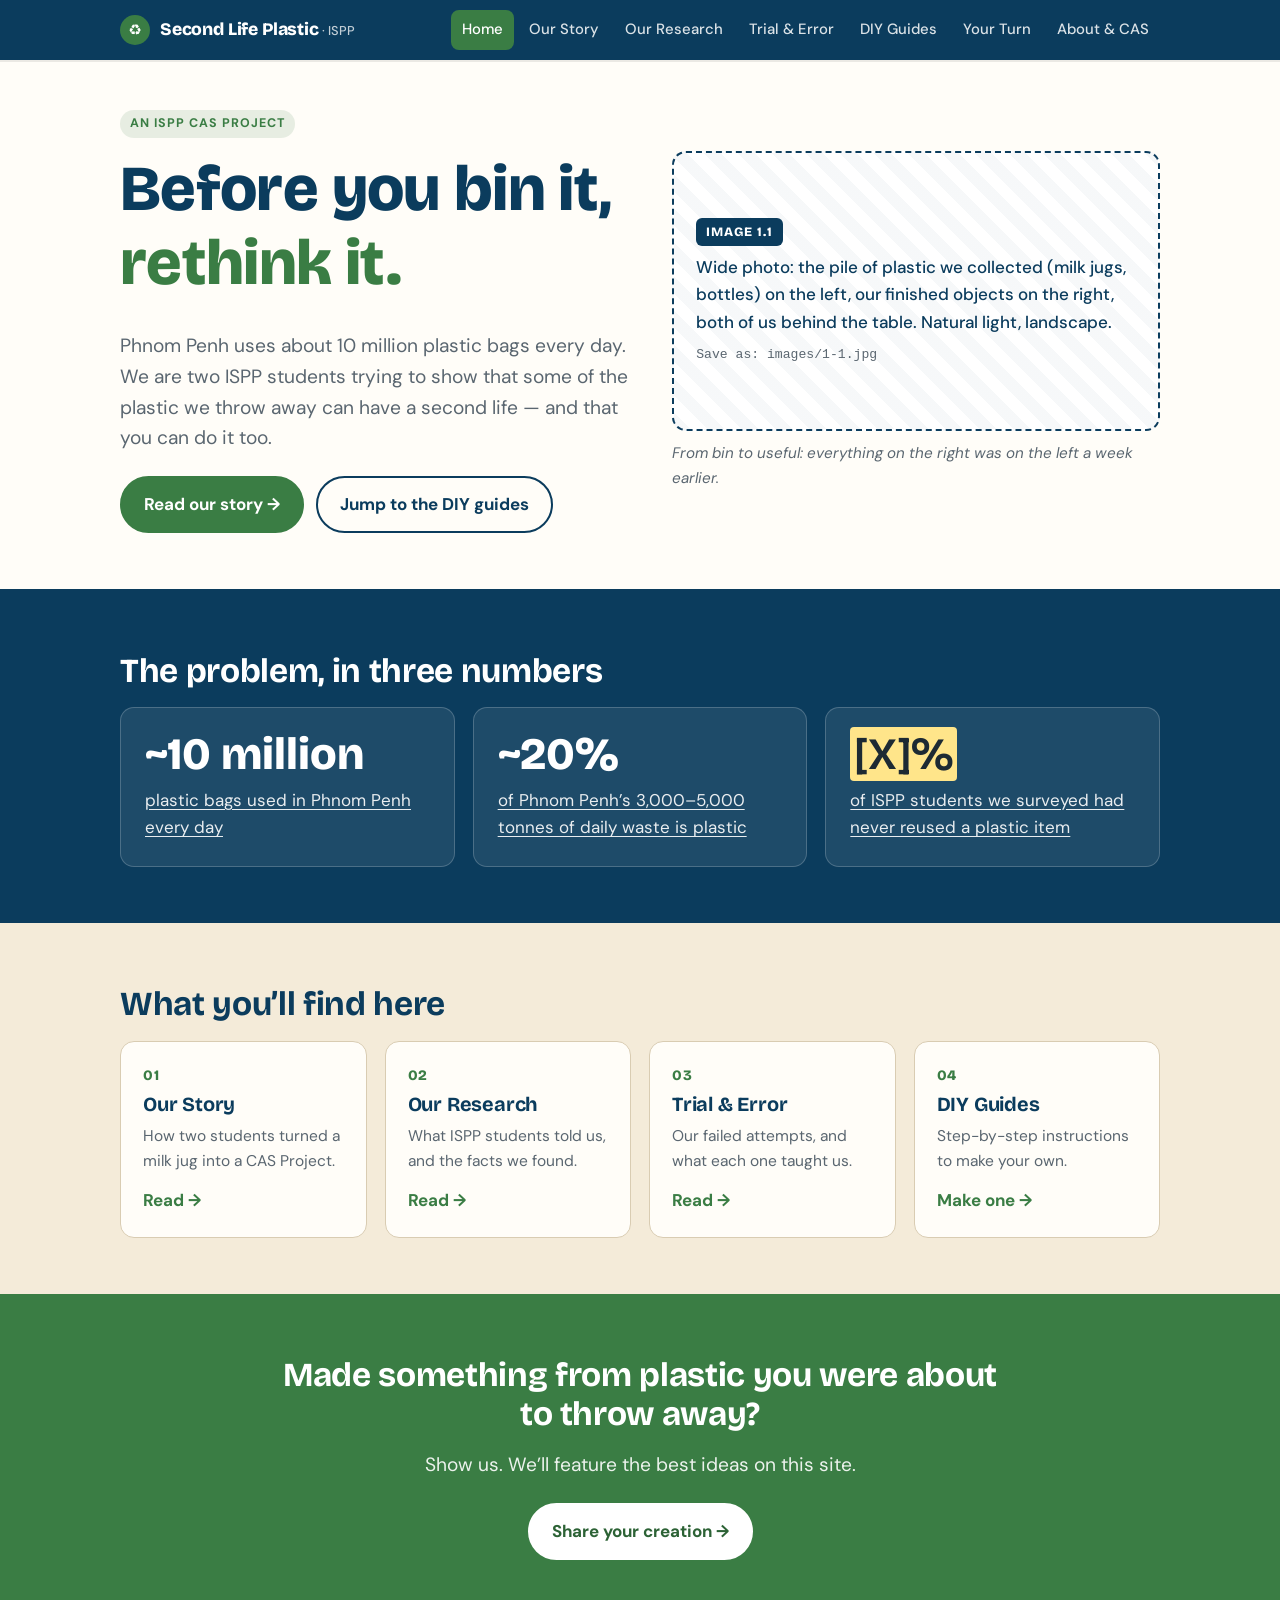
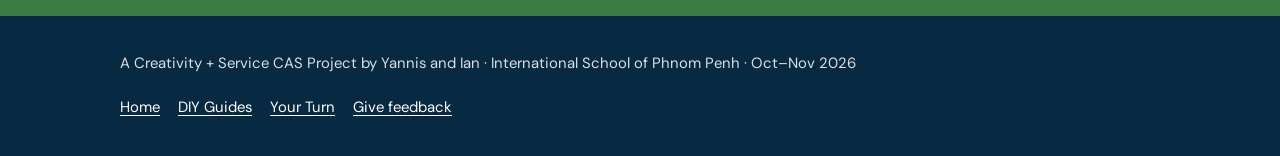
==== index.html @ 61deaa08 "Add Second Life Plastic website (7 pages, placeholders for photos and forms) Co-Authored-By: Claude " ====
<!DOCTYPE html>
<html lang="en">
<head>
<meta charset="utf-8">
<meta name="viewport" content="width=device-width, initial-scale=1">
<title>Second Life Plastic — ISPP</title>
<meta name="description" content="Two ISPP students show how everyday plastic waste can be reused creatively — with our story, research, failures and DIY guides.">
<meta property="og:title" content="Second Life Plastic — ISPP">
<meta property="og:description" content="Two ISPP students show how everyday plastic waste can be reused creatively — with our story, research, failures and DIY guides.">
<meta name="theme-color" content="#0B3C5D">
<link rel="icon" href="data:image/svg+xml,<svg xmlns='http://www.w3.org/2000/svg' viewBox='0 0 100 100'><circle cx='50' cy='50' r='50' fill='%233A7D44'/><text x='50' y='68' font-size='56' text-anchor='middle' fill='white'>♻</text></svg>">
<link rel="preconnect" href="https://fonts.googleapis.com">
<link rel="preconnect" href="https://fonts.gstatic.com" crossorigin>
<link href="https://fonts.googleapis.com/css2?family=Bricolage+Grotesque:opsz,wght@12..96,700;12..96,800&family=DM+Sans:opsz,wght@9..40,400;9..40,500;9..40,700&display=swap" rel="stylesheet">
<link rel="stylesheet" href="css/style.css">
</head>
<body>
<header class="site-header">
  <div class="wrap">
    <a class="brand" href="index.html"><span class="brand-mark" aria-hidden="true">♻</span><span>Second Life Plastic <small>· ISPP</small></span></a>
    <button class="nav-toggle" aria-expanded="false" aria-controls="site-nav">Menu</button>
    <nav class="site-nav" id="site-nav" aria-label="Main"><ul><li><a href="index.html" aria-current="page">Home</a></li><li><a href="story.html">Our Story</a></li><li><a href="research.html">Our Research</a></li><li><a href="trial-and-error.html">Trial &amp; Error</a></li><li><a href="guides.html">DIY Guides</a></li><li><a href="your-turn.html">Your Turn</a></li><li><a href="about.html">About &amp; CAS</a></li></ul></nav>
  </div>
</header>
<main>

<section class="hero">
  <div class="wrap hero-grid">
    <div>
      <span class="eyebrow">An ISPP CAS Project</span>
      <h1>Before you bin it, <em>rethink it.</em></h1>
      <p class="lead">Phnom Penh uses about 10 million plastic bags every day. We are two ISPP students trying to show that some of the plastic we throw away can have a second life — and that you can do it too.</p>
      <div class="btn-row">
        <a class="btn" href="story.html">Read our story →</a>
        <a class="btn ghost" href="guides.html">Jump to the DIY guides</a>
      </div>
    </div>
    <figure class="shot wide" data-src="images/1-1.jpg"><div class="ph"><span class="ph-id">IMAGE 1.1</span><p class="ph-what">Wide photo: the pile of plastic we collected (milk jugs, bottles) on the left, our finished objects on the right, both of us behind the table. Natural light, landscape.</p><p class="ph-file">Save as: images/1-1.jpg</p></div><figcaption>From bin to useful: everything on the right was on the left a week earlier.</figcaption></figure>
  </div>
</section>

<section class="section ocean">
  <div class="wrap">
    <h2>The problem, in three numbers</h2>
    <div class="stats">
      <div class="stat"><div class="num">~10 million</div><p><a href="research.html#facts">plastic bags used in Phnom Penh every day</a></p></div>
      <div class="stat"><div class="num">~20%</div><p><a href="research.html#facts">of Phnom Penh’s 3,000–5,000 tonnes of daily waste is plastic</a></p></div>
      <div class="stat"><div class="num"><mark class="todo">[X]%</mark></div><p><a href="research.html#survey">of ISPP students we surveyed had never reused a plastic item</a></p></div>
    </div>
  </div>
</section>

<section class="section">
  <div class="wrap">
    <h2>What you’ll find here</h2>
    <div class="cards">
      <a class="card" href="story.html"><span class="card-num">01</span><h3>Our Story</h3><p>How two students turned a milk jug into a CAS Project.</p><span class="go">Read →</span></a>
      <a class="card" href="research.html"><span class="card-num">02</span><h3>Our Research</h3><p>What ISPP students told us, and the facts we found.</p><span class="go">Read →</span></a>
      <a class="card" href="trial-and-error.html"><span class="card-num">03</span><h3>Trial &amp; Error</h3><p>Our failed attempts, and what each one taught us.</p><span class="go">Read →</span></a>
      <a class="card" href="guides.html"><span class="card-num">04</span><h3>DIY Guides</h3><p>Step-by-step instructions to make your own.</p><span class="go">Make one →</span></a>
    </div>
  </div>
</section>

<section class="section green">
  <div class="wrap narrow" style="text-align:center">
    <h2>Made something from plastic you were about to throw away?</h2>
    <p class="lead" style="color:#fff;opacity:.9;margin:0 auto 22px">Show us. We’ll feature the best ideas on this site.</p>
    <a class="btn light" href="your-turn.html">Share your creation →</a>
  </div>
</section>

</main>
<footer class="site-footer">
  <div class="wrap footer-grid">
    <p>A Creativity + Service CAS Project by Yannis and Ian · International School of Phnom Penh · Oct–Nov 2026</p>
    <ul class="footer-links">
      <li><a href="index.html">Home</a></li>
      <li><a href="guides.html">DIY Guides</a></li>
      <li><a href="your-turn.html">Your Turn</a></li>
      <li><a href="your-turn.html#feedback" data-form-link="feedback">Give feedback</a></li>
    </ul>
  </div>
</footer>
<script src="js/main.js"></script>
</body>
</html>
---- css/style.css ----
/* Second Life Plastic — ISPP CAS Project
   Colours: ocean #0B3C5D · recycled green #3A7D44 · sand #F4EBD9 */

:root {
  --ocean: #0b3c5d;
  --ocean-deep: #072a42;
  --green: #3a7d44;
  --green-dark: #2c6235;
  --sand: #f4ebd9;
  --sand-deep: #e9dcc2;
  --paper: #fffdf8;
  --ink: #1d2a33;
  --muted: #5a6670;
  --line: #d9ccb2;
  --todo: #ffe58a;
  --radius: 14px;
  --max: 1080px;
  --font-body: "DM Sans", system-ui, -apple-system, "Segoe UI", Roboto, sans-serif;
  --font-head: "Bricolage Grotesque", "DM Sans", system-ui, sans-serif;
}

*, *::before, *::after { box-sizing: border-box; }

html { scroll-behavior: smooth; }

body {
  margin: 0;
  font-family: var(--font-body);
  font-size: 17px;
  line-height: 1.6;
  color: var(--ink);
  background: var(--sand);
}

img { max-width: 100%; display: block; }

a { color: var(--ocean); text-underline-offset: 3px; }
a:hover { color: var(--green); }

h1, h2, h3 {
  font-family: var(--font-head);
  color: var(--ocean);
  line-height: 1.15;
  letter-spacing: -0.01em;
  margin: 0 0 0.5em;
}
h1 { font-size: clamp(2rem, 5vw, 3.2rem); font-weight: 800; }
h2 { font-size: clamp(1.5rem, 3.4vw, 2.1rem); font-weight: 700; margin-top: 0.2em; }
h3 { font-size: 1.25rem; font-weight: 700; }

p { margin: 0 0 1em; }

.wrap { max-width: var(--max); margin: 0 auto; padding: 0 20px; }

/* ---------- Header / nav ---------- */
.site-header {
  position: sticky;
  top: 0;
  z-index: 20;
  background: var(--ocean);
  color: #fff;
  box-shadow: 0 2px 0 rgba(0,0,0,0.08);
}
.site-header .wrap {
  display: flex;
  align-items: center;
  justify-content: space-between;
  min-height: 60px;
  gap: 16px;
}
.brand {
  display: flex;
  align-items: center;
  gap: 10px;
  color: #fff;
  text-decoration: none;
  font-family: var(--font-head);
  font-weight: 800;
  font-size: 1.1rem;
  letter-spacing: -0.01em;
}
.brand:hover { color: #fff; }
.brand-mark {
  width: 30px; height: 30px;
  border-radius: 50%;
  background: var(--green);
  display: grid; place-items: center;
  font-size: 0.95rem;
}
.brand small { font-weight: 500; opacity: 0.75; font-family: var(--font-body); font-size: 0.8rem; }

.nav-toggle {
  display: none;
  background: transparent;
  border: 1.5px solid rgba(255,255,255,0.5);
  color: #fff;
  border-radius: 8px;
  padding: 6px 12px;
  font: inherit;
  font-size: 0.95rem;
  cursor: pointer;
}
.site-nav ul {
  list-style: none;
  display: flex;
  gap: 4px;
  margin: 0;
  padding: 0;
}
.site-nav a {
  display: block;
  color: #fff;
  text-decoration: none;
  padding: 8px 11px;
  border-radius: 8px;
  font-size: 0.93rem;
  font-weight: 500;
  opacity: 0.85;
}
.site-nav a:hover { opacity: 1; background: rgba(255,255,255,0.1); }
.site-nav a[aria-current="page"] { opacity: 1; background: var(--green); }

@media (max-width: 900px) {
  .nav-toggle { display: block; }
  .site-nav {
    display: none;
    position: absolute;
    top: 60px; left: 0; right: 0;
    background: var(--ocean-deep);
    padding: 8px 20px 16px;
  }
  .site-nav.open { display: block; }
  .site-nav ul { flex-direction: column; }
  .site-nav a { padding: 12px; font-size: 1rem; }
}

/* ---------- Sections ---------- */
main { display: block; }
.section { padding: 56px 0; }
.section.paper { background: var(--paper); }
.section.ocean { background: var(--ocean); color: #fff; }
.section.ocean h2, .section.ocean h3 { color: #fff; }
.section.green { background: var(--green); color: #fff; }
.section.green h2 { color: #fff; }

.page-hero { padding: 56px 0 40px; background: var(--paper); border-bottom: 1px solid var(--line); }
.eyebrow {
  display: inline-block;
  font-size: 0.78rem;
  font-weight: 700;
  letter-spacing: 0.08em;
  text-transform: uppercase;
  color: var(--green);
  background: rgba(58,125,68,0.12);
  padding: 4px 10px;
  border-radius: 999px;
  margin-bottom: 14px;
}
.lead { font-size: 1.2rem; color: var(--muted); max-width: 62ch; }
.narrow { max-width: 760px; }

/* ---------- Home hero ---------- */
.hero { background: var(--paper); padding: 48px 0 56px; }
.hero-grid { display: grid; grid-template-columns: 1.05fr 1fr; gap: 40px; align-items: center; }
.hero h1 { font-size: clamp(2.4rem, 6vw, 4rem); }
.hero h1 em { font-style: normal; color: var(--green); }
@media (max-width: 820px) { .hero-grid { grid-template-columns: 1fr; } }

.btn-row { display: flex; flex-wrap: wrap; gap: 12px; margin-top: 22px; }
.btn {
  display: inline-block;
  padding: 13px 22px;
  border-radius: 999px;
  font-weight: 700;
  text-decoration: none;
  background: var(--green);
  color: #fff;
  border: 2px solid var(--green);
  transition: background 0.15s, transform 0.15s;
}
.btn:hover { background: var(--green-dark); border-color: var(--green-dark); color: #fff; transform: translateY(-1px); }
.btn.ghost { background: transparent; color: var(--ocean); border-color: var(--ocean); }
.btn.ghost:hover { background: var(--ocean); color: #fff; }
.btn.light { background: #fff; color: var(--green-dark); border-color: #fff; }
.btn.light:hover { background: var(--sand); }

/* ---------- Stats ---------- */
.stats { display: grid; grid-template-columns: repeat(3, 1fr); gap: 18px; }
.stat {
  background: rgba(255,255,255,0.08);
  border: 1px solid rgba(255,255,255,0.2);
  border-radius: var(--radius);
  padding: 24px;
}
.stat .num { font-family: var(--font-head); font-size: clamp(2rem, 5vw, 2.8rem); font-weight: 800; line-height: 1; }
.stat p { margin: 10px 0 0; opacity: 0.9; }
.stat a { color: #fff; }
@media (max-width: 760px) { .stats { grid-template-columns: 1fr; } }

/* ---------- Cards ---------- */
.cards { display: grid; grid-template-columns: repeat(auto-fit, minmax(220px, 1fr)); gap: 18px; }
.card {
  background: var(--paper);
  border: 1px solid var(--line);
  border-radius: var(--radius);
  padding: 22px;
  text-decoration: none;
  color: var(--ink);
  display: flex;
  flex-direction: column;
  transition: transform 0.15s, box-shadow 0.15s;
}
a.card:hover { transform: translateY(-3px); box-shadow: 0 10px 24px rgba(11,60,93,0.12); color: var(--ink); }
.card .card-num { font-family: var(--font-head); font-weight: 800; color: var(--green); font-size: 0.9rem; letter-spacing: 0.06em; }
.card h3 { margin: 6px 0 8px; }
.card p { color: var(--muted); margin: 0; font-size: 0.97rem; }
.card .go { margin-top: auto; padding-top: 14px; font-weight: 700; color: var(--green); }

/* ---------- Image placeholders ---------- */
.shot { margin: 28px 0; }
.shot .ph {
  border: 2.5px dashed var(--ocean);
  border-radius: var(--radius);
  background:
    repeating-linear-gradient(45deg, rgba(11,60,93,0.035) 0 12px, transparent 12px 24px),
    #fff;
  padding: 26px 22px;
  min-height: 180px;
  display: flex;
  flex-direction: column;
  justify-content: center;
  gap: 8px;
}
.shot.wide .ph { min-height: 280px; }
.shot .ph-id {
  align-self: flex-start;
  font-family: var(--font-head);
  font-weight: 800;
  font-size: 0.8rem;
  letter-spacing: 0.08em;
  color: #fff;
  background: var(--ocean);
  padding: 4px 10px;
  border-radius: 6px;
}
.shot .ph-what { margin: 0; color: var(--ocean); font-weight: 500; }
.shot .ph-file { margin: 0; font-size: 0.82rem; color: var(--muted); font-family: ui-monospace, Menlo, Consolas, monospace; }
.shot img, .shot video { width: 100%; border-radius: var(--radius); object-fit: cover; background: #fff; }
.shot figcaption { margin-top: 10px; font-style: italic; color: var(--muted); font-size: 0.95rem; }
.shot-grid { display: grid; grid-template-columns: repeat(auto-fit, minmax(240px, 1fr)); gap: 18px; }
.shot-grid .shot { margin: 0; }

/* Things the team still has to fill in */
mark.todo {
  background: var(--todo);
  color: var(--ink);
  padding: 0 4px;
  border-radius: 4px;
  font-weight: 600;
}

/* ---------- Quote / callout ---------- */
.callout {
  background: var(--paper);
  border-left: 5px solid var(--green);
  border-radius: 0 var(--radius) var(--radius) 0;
  padding: 18px 22px;
  margin: 24px 0;
}
.callout.warn { border-left-color: #c0392b; }
.callout p:last-child { margin-bottom: 0; }

/* ---------- Tables ---------- */
.table-wrap { overflow-x: auto; margin: 20px 0; border-radius: var(--radius); border: 1px solid var(--line); background: var(--paper); }
table { border-collapse: collapse; width: 100%; font-size: 0.96rem; }
th, td { text-align: left; padding: 12px 14px; border-bottom: 1px solid var(--line); vertical-align: top; }
th { background: var(--sand-deep); color: var(--ocean); font-family: var(--font-head); font-weight: 700; }
tr:last-child td { border-bottom: 0; }
td .yes { color: var(--green); font-weight: 700; }
td .no { color: #b03a2e; font-weight: 700; }

/* ---------- Attempt cards ---------- */
.attempt {
  background: var(--paper);
  border: 1px solid var(--line);
  border-radius: var(--radius);
  padding: 26px;
  margin: 28px 0;
}
.attempt-head { display: flex; flex-wrap: wrap; align-items: baseline; justify-content: space-between; gap: 8px; margin-bottom: 14px; }
.attempt-head h3 { margin: 0; }
.attempt-head .date { color: var(--muted); font-size: 0.9rem; }
.facts { display: grid; grid-template-columns: max-content 1fr; gap: 6px 16px; margin: 0 0 8px; }
.facts dt { font-weight: 700; color: var(--ocean); }
.facts dd { margin: 0; }
@media (max-width: 560px) { .facts { grid-template-columns: 1fr; } .facts dd { margin-bottom: 8px; } }
.badge {
  display: inline-block;
  font-size: 0.78rem;
  font-weight: 700;
  padding: 3px 10px;
  border-radius: 999px;
  letter-spacing: 0.03em;
}
.badge.fail { background: #fbe3df; color: #9e2f22; }
.badge.fix { background: #dcefdf; color: var(--green-dark); }
.badge.mid { background: #fdf0c9; color: #7a5a00; }

/* ---------- Guide steps ---------- */
.guide-meta { display: flex; flex-wrap: wrap; gap: 10px; margin: 6px 0 20px; }
.guide-meta span { background: var(--paper); border: 1px solid var(--line); padding: 6px 12px; border-radius: 999px; font-size: 0.9rem; font-weight: 500; }
.steps { list-style: none; counter-reset: step; padding: 0; margin: 0; }
.steps > li {
  counter-increment: step;
  display: grid;
  grid-template-columns: 1fr 1fr;
  gap: 24px;
  align-items: center;
  padding: 26px 0;
  border-bottom: 1px solid var(--line);
}
.steps > li:last-child { border-bottom: 0; }
.steps h3 { display: flex; align-items: center; gap: 12px; }
.steps h3::before {
  content: counter(step);
  flex: none;
  width: 36px; height: 36px;
  border-radius: 50%;
  background: var(--green);
  color: #fff;
  display: grid; place-items: center;
  font-size: 1rem;
}
.steps .shot { margin: 0; }
@media (max-width: 720px) { .steps > li { grid-template-columns: 1fr; } }

.checklist { padding-left: 0; list-style: none; }
.checklist li { padding-left: 30px; position: relative; margin-bottom: 8px; }
.checklist li::before { content: "✓"; position: absolute; left: 0; top: 0; color: var(--green); font-weight: 800; }

/* ---------- Pledge list ---------- */
.pledges { display: grid; grid-template-columns: repeat(auto-fit, minmax(230px, 1fr)); gap: 14px; margin: 18px 0; padding: 0; list-style: none; }
.pledges li { background: var(--paper); border: 1px solid var(--line); border-radius: var(--radius); padding: 18px; font-weight: 500; }

/* ---------- Form slots ---------- */
.form-slot iframe { width: 100%; min-height: 720px; border: 0; border-radius: var(--radius); background: #fff; }
.form-slot .ph { min-height: 200px; }

/* ---------- Stage table on about ---------- */
.stage-pill { display: inline-block; background: var(--ocean); color: #fff; font-weight: 700; padding: 3px 10px; border-radius: 6px; font-size: 0.85rem; }

/* ---------- Next button ---------- */
.next { padding: 40px 0 64px; text-align: center; }

/* ---------- Footer ---------- */
.site-footer { background: var(--ocean-deep); color: rgba(255,255,255,0.85); padding: 36px 0; font-size: 0.93rem; }
.site-footer a { color: #fff; }
.footer-grid { display: flex; flex-wrap: wrap; justify-content: space-between; gap: 20px; }
.footer-links { display: flex; flex-wrap: wrap; gap: 6px 18px; list-style: none; margin: 0; padding: 0; }
.site-footer p { margin: 0; }

/* ---------- Two column ---------- */
.two-col { display: grid; grid-template-columns: 1fr 1fr; gap: 36px; align-items: start; }
@media (max-width: 820px) { .two-col { grid-template-columns: 1fr; } }

.sources li { margin-bottom: 10px; }
.small { font-size: 0.88rem; color: var(--muted); }
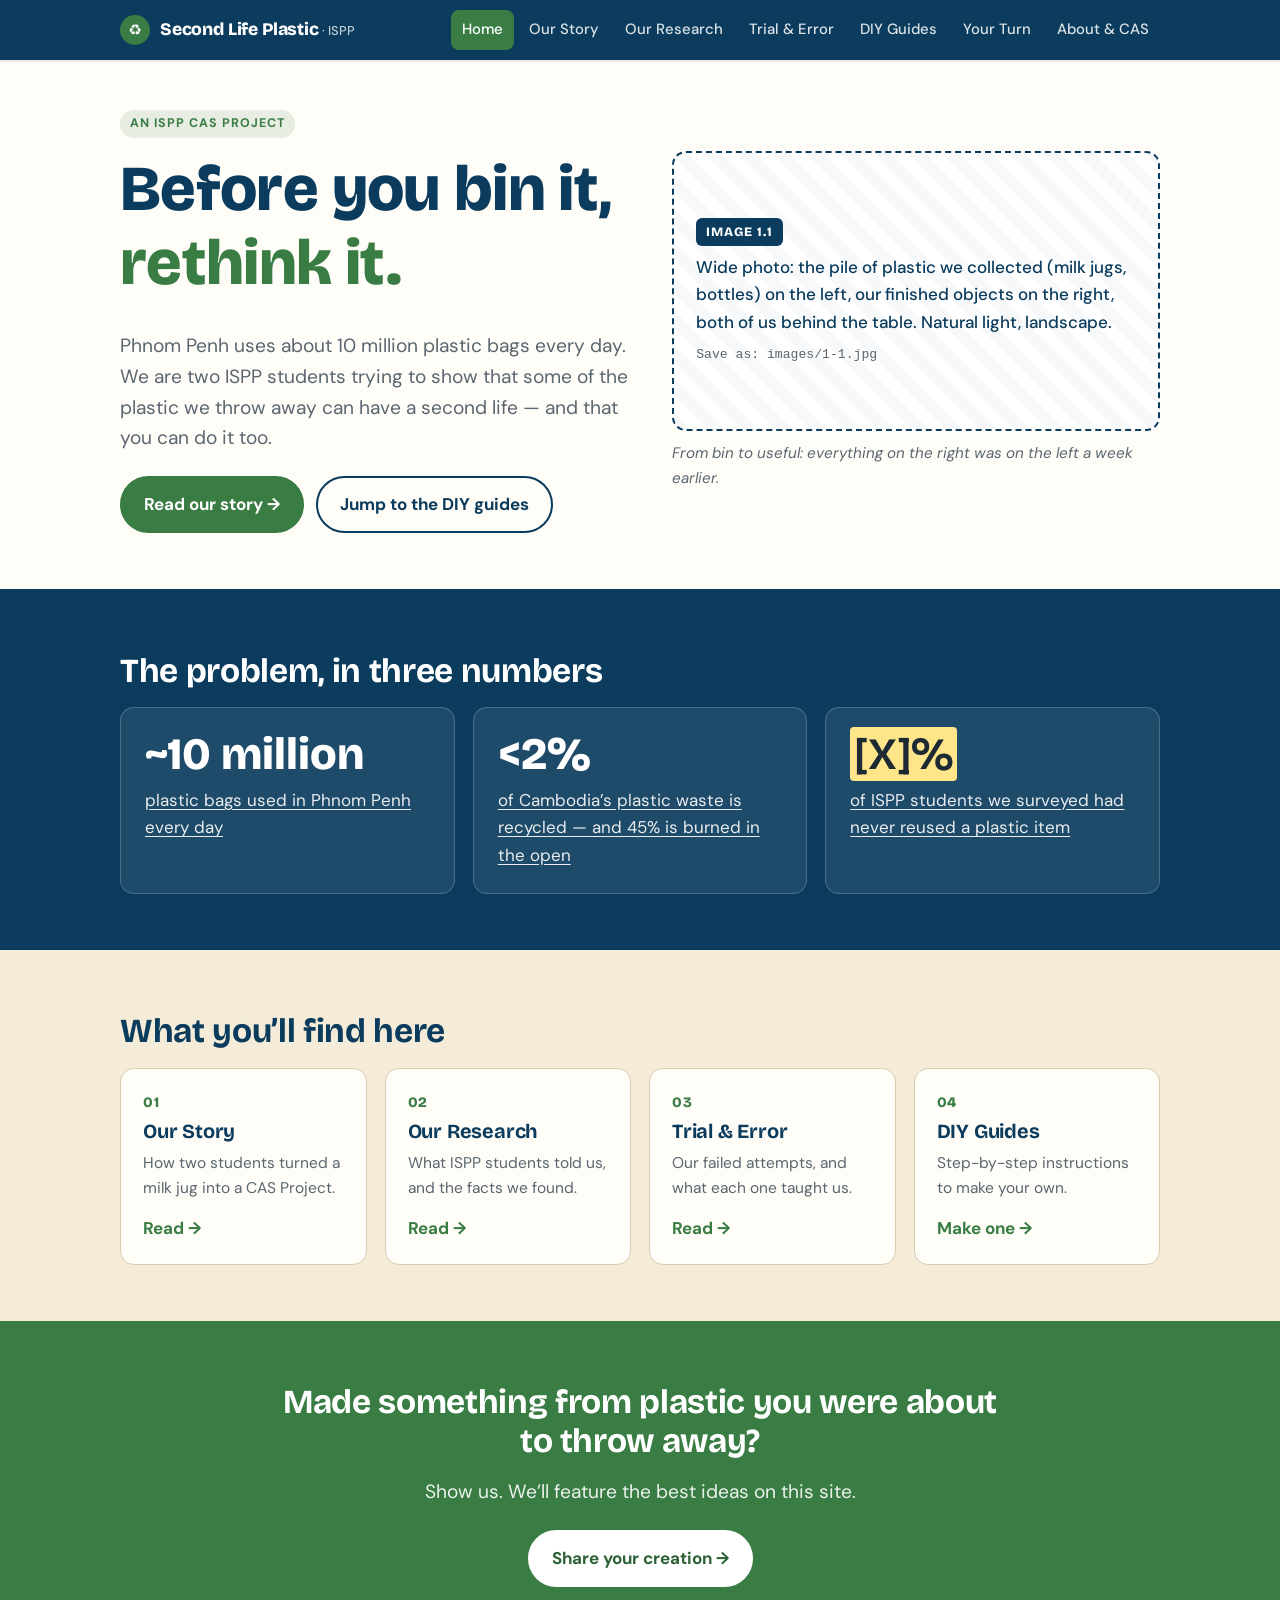
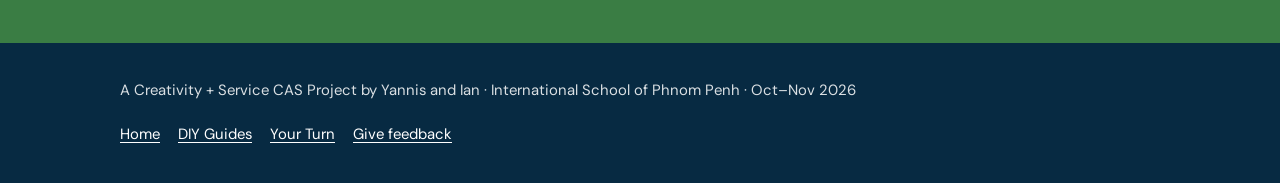
==== commit 4fdea483: "Research page: explain plastic's environmental impact with diagrams and sources Co-Authored-By: Clau" ====
--- a/index.html
+++ b/index.html
@@ -43,8 +43,8 @@
   <div class="wrap">
     <h2>The problem, in three numbers</h2>
     <div class="stats">
-      <div class="stat"><div class="num">~10 million</div><p><a href="research.html#facts">plastic bags used in Phnom Penh every day</a></p></div>
-      <div class="stat"><div class="num">~20%</div><p><a href="research.html#facts">of Phnom Penh’s 3,000–5,000 tonnes of daily waste is plastic</a></p></div>
+      <div class="stat"><div class="num">~10 million</div><p><a href="research.html#cambodia">plastic bags used in Phnom Penh every day</a></p></div>
+      <div class="stat"><div class="num">&lt;2%</div><p><a href="research.html#cambodia">of Cambodia’s plastic waste is recycled — and 45% is burned in the open</a></p></div>
       <div class="stat"><div class="num"><mark class="todo">[X]%</mark></div><p><a href="research.html#survey">of ISPP students we surveyed had never reused a plastic item</a></p></div>
     </div>
   </div>
--- a/css/style.css
+++ b/css/style.css
@@ -365,3 +365,127 @@
 
 .sources li { margin-bottom: 10px; }
 .small { font-size: 0.88rem; color: var(--muted); }
+
+/* =========================================================
+   Research page: explainer diagrams
+   ========================================================= */
+.jump { background: var(--paper); border-bottom: 1px solid var(--line); position: sticky; top: 60px; z-index: 10; }
+.jump ul { list-style: none; display: flex; gap: 6px; overflow-x: auto; margin: 0; padding: 10px 0; scrollbar-width: none; }
+.jump a { display: block; white-space: nowrap; padding: 6px 12px; border-radius: 999px; font-size: 0.88rem; font-weight: 500; text-decoration: none; background: var(--sand); color: var(--ocean); }
+.jump a:hover { background: var(--ocean); color: #fff; }
+@media (max-width: 900px) { .jump { top: 60px; } }
+
+.part-label { font-family: var(--font-head); font-weight: 800; color: var(--green); letter-spacing: 0.06em; text-transform: uppercase; font-size: 0.85rem; margin-bottom: 6px; display: block; }
+.keypoint { font-size: 1.18rem; font-weight: 500; color: var(--ink); border-left: 5px solid var(--green); padding: 4px 0 4px 16px; margin: 0 0 22px; }
+
+.figure { background: var(--paper); border: 1px solid var(--line); border-radius: var(--radius); padding: 22px; margin: 22px 0; }
+.section.paper .figure { background: #fff; }
+.figure-title { font-family: var(--font-head); font-weight: 700; color: var(--ocean); font-size: 1.08rem; margin: 0 0 4px; }
+.figure-sub { color: var(--muted); font-size: 0.9rem; margin: 0 0 18px; }
+.figure-source { color: var(--muted); font-size: 0.82rem; margin: 16px 0 0; }
+
+/* big numbers */
+.bignums { display: grid; grid-template-columns: repeat(auto-fit, minmax(180px, 1fr)); gap: 14px; margin: 18px 0; }
+.bignum { background: var(--ocean); color: #fff; border-radius: var(--radius); padding: 18px 20px; }
+.bignum b { display: block; font-family: var(--font-head); font-size: 2rem; font-weight: 800; line-height: 1.05; }
+.bignum span { display: block; margin-top: 6px; font-size: 0.93rem; opacity: 0.92; }
+.bignum.green { background: var(--green); }
+
+/* 100% stacked bar */
+.stack { display: flex; height: 54px; border-radius: 10px; overflow: hidden; }
+.stack > div { display: flex; align-items: center; justify-content: center; color: #fff; font-weight: 700; font-size: 0.95rem; min-width: 0; }
+.legend { display: grid; grid-template-columns: repeat(auto-fit, minmax(190px, 1fr)); gap: 8px 18px; margin-top: 14px; padding: 0; list-style: none; font-size: 0.93rem; }
+.legend li { display: flex; align-items: flex-start; gap: 8px; }
+.legend i { flex: none; width: 14px; height: 14px; border-radius: 3px; margin-top: 4px; }
+.c-landfill { background: #6b7a86; }
+.c-burn { background: #b5543c; }
+.c-leak { background: #d08c2c; }
+.c-recycle { background: var(--green); }
+
+/* horizontal bars */
+.hbars { display: grid; gap: 14px; }
+.hbar-label { display: flex; justify-content: space-between; gap: 12px; font-size: 0.95rem; margin-bottom: 5px; }
+.hbar-label b { color: var(--ocean); white-space: nowrap; }
+.hbar-track { background: var(--sand-deep); border-radius: 8px; height: 22px; overflow: hidden; }
+.hbar-fill { height: 100%; border-radius: 8px; background: var(--ocean); min-width: 6px; }
+.hbar-fill.burn { background: #b5543c; }
+.hbar-fill.leak { background: #d08c2c; }
+.hbar-fill.good { background: var(--green); }
+.hbar-fill.grey { background: #6b7a86; }
+.hbar-fill.light { background: #8fb3c9; }
+
+/* journey */
+.journey { list-style: none; margin: 8px 0 0; padding: 0; display: grid; grid-template-columns: repeat(6, 1fr); gap: 14px; counter-reset: j; }
+.journey > li { position: relative; background: #fff; border: 1px solid var(--line); border-radius: var(--radius); padding: 16px 14px 14px; counter-increment: j; }
+.journey > li::before { content: counter(j); position: absolute; top: -12px; left: 12px; width: 26px; height: 26px; border-radius: 50%; background: var(--ocean); color: #fff; font-weight: 800; font-size: 0.85rem; display: grid; place-items: center; }
+.journey > li:not(:last-child)::after { content: "→"; position: absolute; right: -14px; top: 50%; transform: translateY(-50%); color: var(--green); font-weight: 800; font-size: 1.2rem; z-index: 1; }
+.journey .j-icon { font-size: 1.6rem; line-height: 1; margin: 6px 0 8px; }
+.journey h4 { margin: 0 0 4px; font-family: var(--font-head); color: var(--ocean); font-size: 1rem; }
+.journey p { margin: 0; font-size: 0.88rem; color: var(--muted); line-height: 1.45; }
+.journey .j-fact { margin-top: 10px; font-size: 0.82rem; font-weight: 700; color: #9e4a2f; background: #fbebe4; border-radius: 8px; padding: 6px 8px; line-height: 1.35; }
+.journey > li.sea { background: var(--ocean); border-color: var(--ocean); }
+.journey > li.sea h4, .journey > li.sea p { color: #fff; }
+.journey > li.sea::before { background: var(--green); }
+@media (max-width: 980px) {
+  .journey { grid-template-columns: 1fr; gap: 22px; }
+  .journey > li:not(:last-child)::after { content: "↓"; right: auto; left: 50%; top: auto; bottom: -21px; transform: translateX(-50%); }
+  .journey > li { display: grid; grid-template-columns: 44px 1fr; column-gap: 10px; }
+  .journey .j-icon { grid-row: span 3; margin: 2px 0 0; font-size: 1.9rem; }
+}
+
+/* impact cards */
+.impacts { display: grid; grid-template-columns: repeat(2, 1fr); gap: 16px; }
+.impact { background: #fff; border: 1px solid var(--line); border-radius: var(--radius); padding: 20px; border-top: 6px solid var(--ocean); }
+.impact.air { border-top-color: #b5543c; }
+.impact.flood { border-top-color: #3b7fb0; }
+.impact.food { border-top-color: #d08c2c; }
+.impact.climate { border-top-color: #6b7a86; }
+.impact h3 { display: flex; align-items: center; gap: 10px; margin-bottom: 8px; }
+.impact .i-num { font-family: var(--font-head); font-size: 1.6rem; font-weight: 800; color: var(--ocean); line-height: 1.1; margin: 4px 0 6px; }
+.impact p { margin: 0 0 8px; font-size: 0.96rem; }
+.impact .src { font-size: 0.8rem; color: var(--muted); margin: 0; }
+@media (max-width: 720px) { .impacts { grid-template-columns: 1fr; } }
+
+/* lifespan */
+.life { display: grid; gap: 12px; }
+.life-row { display: grid; grid-template-columns: 150px 1fr; align-items: center; gap: 12px; }
+.life-row .what { font-weight: 500; font-size: 0.95rem; }
+.life-track { position: relative; height: 26px; }
+.life-fill { height: 100%; border-radius: 6px; background: #8fb3c9; display: flex; align-items: center; justify-content: flex-end; padding-right: 8px; color: var(--ocean); font-weight: 800; font-size: 0.85rem; white-space: nowrap; }
+.life-fill.short { justify-content: flex-start; padding: 0; background: transparent; }
+.life-fill.short::before { content: ""; display: block; width: 10px; height: 26px; border-radius: 6px; background: #8fb3c9; margin-right: 8px; flex: none; }
+.life-fill.hot { background: var(--ocean); color: #fff; }
+.life-ref { grid-column: 2; position: relative; height: 0; }
+.life-scale { display: grid; grid-template-columns: 150px 1fr; gap: 12px; font-size: 0.78rem; color: var(--muted); }
+.life-scale div:last-child { display: flex; justify-content: space-between; border-top: 1px solid var(--line); padding-top: 4px; }
+@media (max-width: 560px) { .life-row, .life-scale { grid-template-columns: 100px 1fr; } .life-row .what { font-size: 0.85rem; } }
+
+/* 4Rs inverted pyramid */
+.pyramid { display: grid; gap: 8px; justify-items: center; margin: 10px 0; }
+.pyramid > div { color: #fff; border-radius: 10px; padding: 14px 18px; text-align: center; position: relative; }
+.pyramid b { display: block; font-family: var(--font-head); font-size: 1.15rem; }
+.pyramid span { display: block; font-size: 0.88rem; opacity: 0.95; }
+.pyramid .r1 { width: 100%; background: #1f5f2a; }
+.pyramid .r2 { width: 86%; background: var(--green); }
+.pyramid .r3 { width: 72%; background: #5c9b63; outline: 4px solid var(--todo); outline-offset: 3px; }
+.pyramid .r4 { width: 58%; background: #8bb88f; color: var(--ink); }
+.pyramid .tag { position: absolute; top: -12px; right: 10px; background: var(--todo); color: var(--ink); font-size: 0.75rem; font-weight: 800; padding: 2px 8px; border-radius: 999px; }
+.pyramid-axis { display: flex; justify-content: space-between; font-size: 0.82rem; color: var(--muted); margin-top: 6px; }
+@media (max-width: 560px) { .pyramid > div { width: 100% !important; } }
+
+/* then vs later */
+.compare { display: grid; grid-template-columns: 1fr 1fr; gap: 16px; align-items: end; }
+.compare-col { text-align: center; }
+.compare-bar { margin: 0 auto; width: 70%; max-width: 160px; border-radius: 10px 10px 0 0; display: flex; align-items: flex-start; justify-content: center; color: #fff; font-weight: 800; padding-top: 8px; font-size: 0.95rem; }
+.compare-col p { margin: 8px 0 0; font-size: 0.9rem; }
+.compare-wrap { display: flex; align-items: flex-end; height: 220px; border-bottom: 2px solid var(--line); }
+.compare-wrap > div { flex: 1; }
+
+.sources-list { font-size: 0.9rem; padding-left: 22px; }
+.sources-list li { margin-bottom: 8px; }
+
+/* lifespan bars v2 + anchor offset */
+.life-track { display: flex; align-items: center; gap: 8px; }
+.life-fill { justify-content: flex-end; min-width: 8px; flex: none; }
+.life-out { font-weight: 800; font-size: 0.85rem; color: var(--ocean); white-space: nowrap; }
+section[id] { scroll-margin-top: 120px; }
